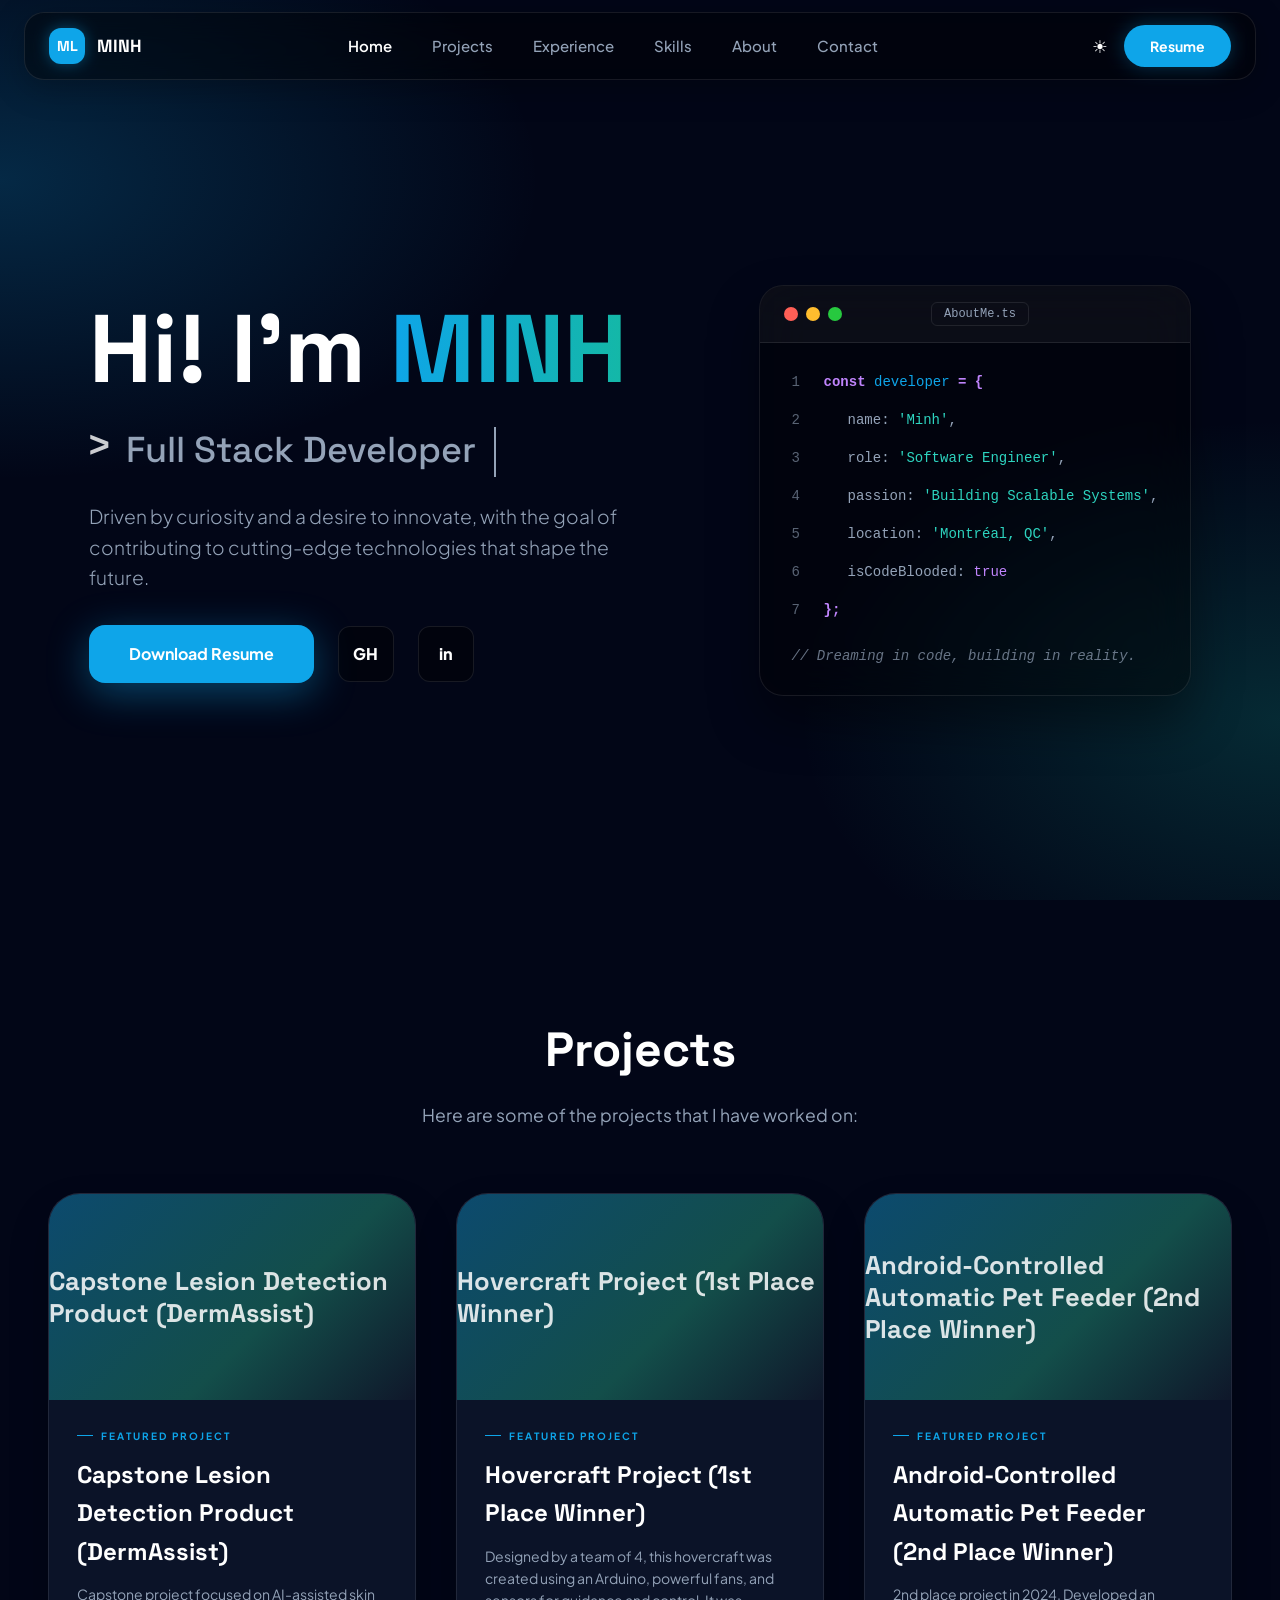
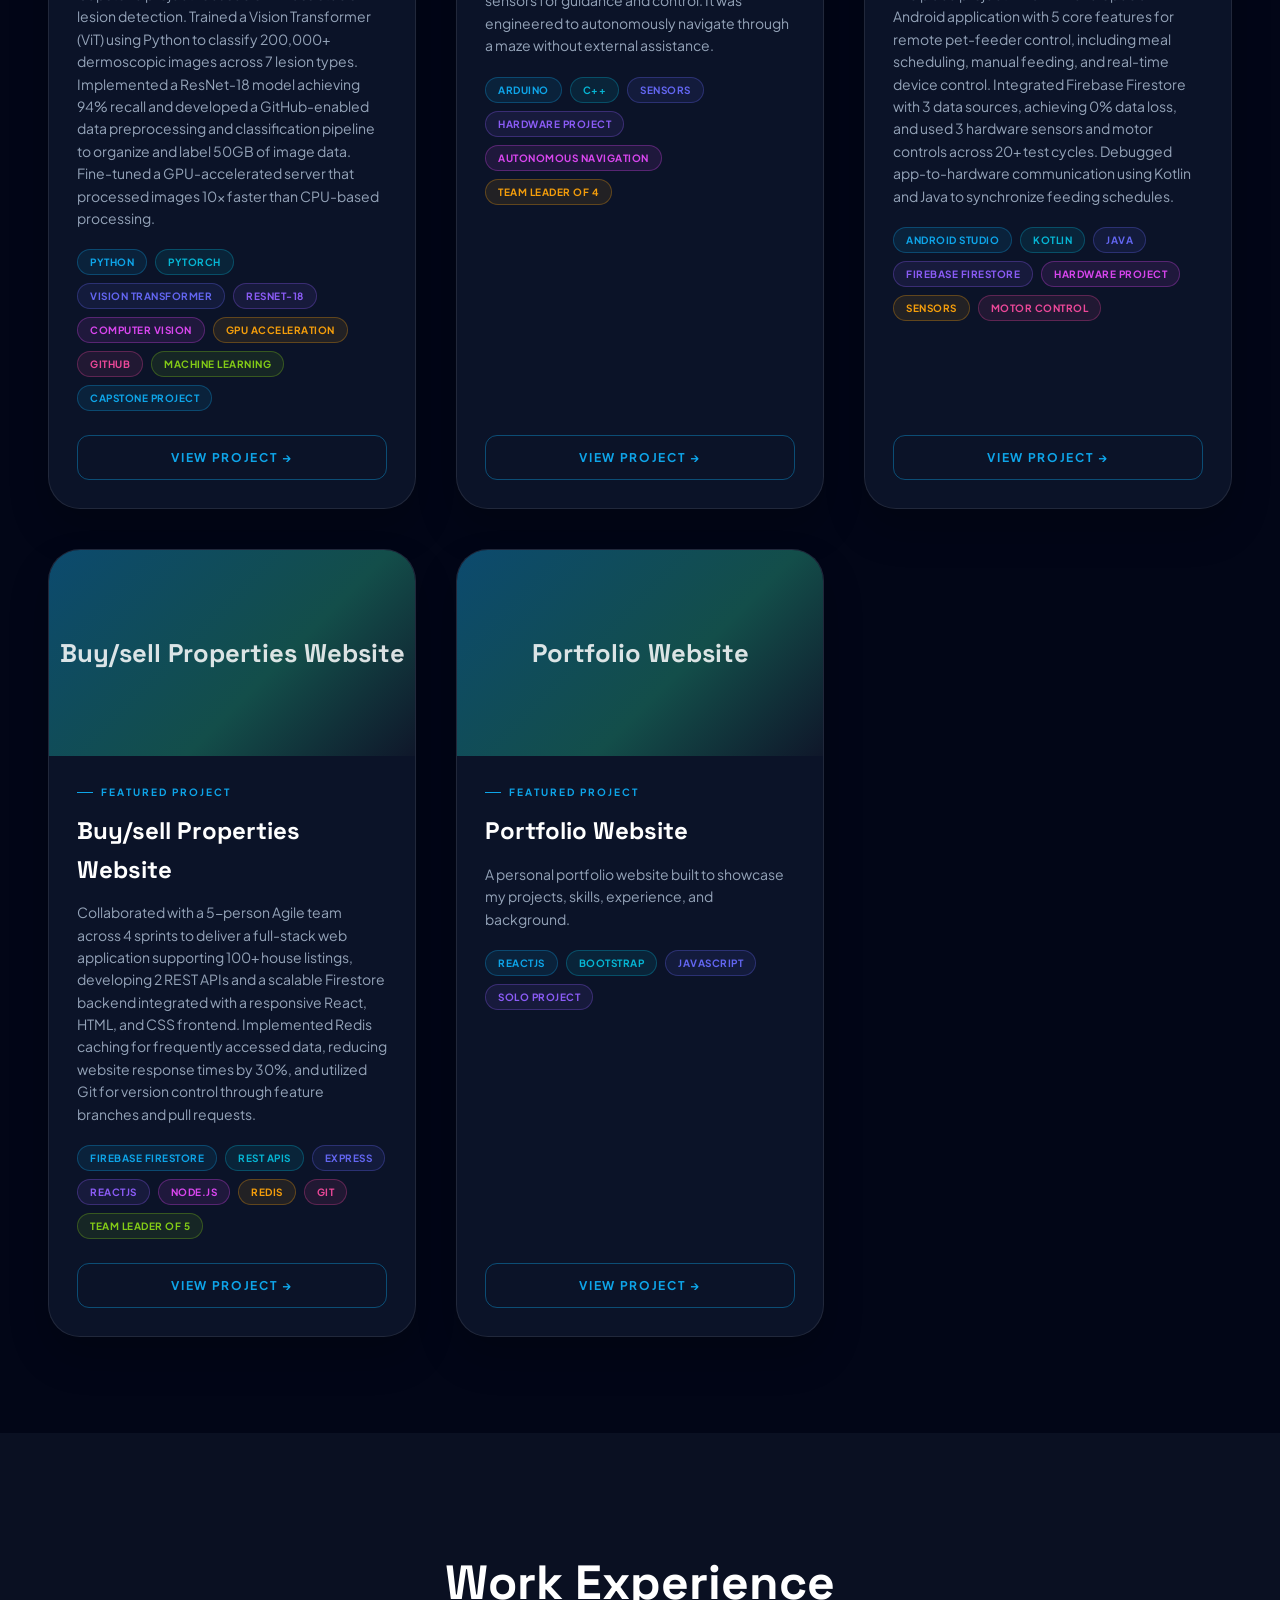
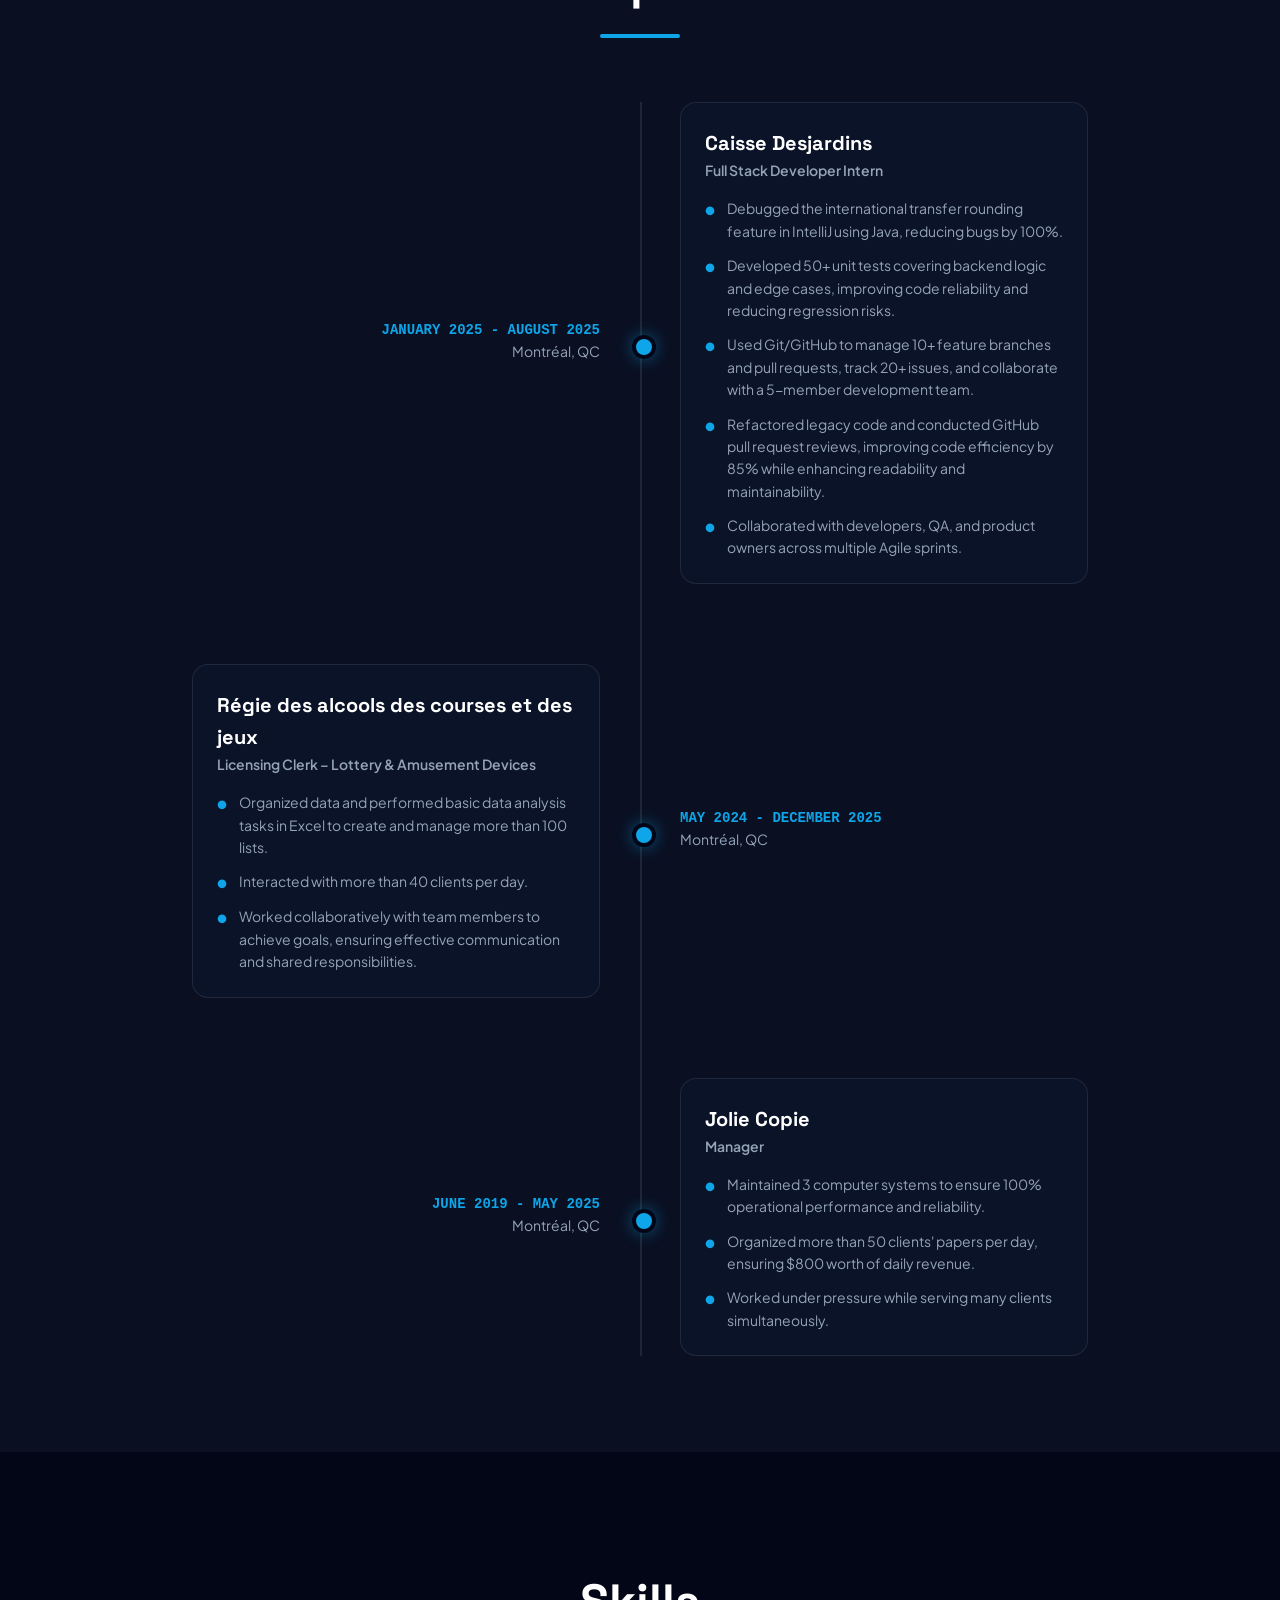
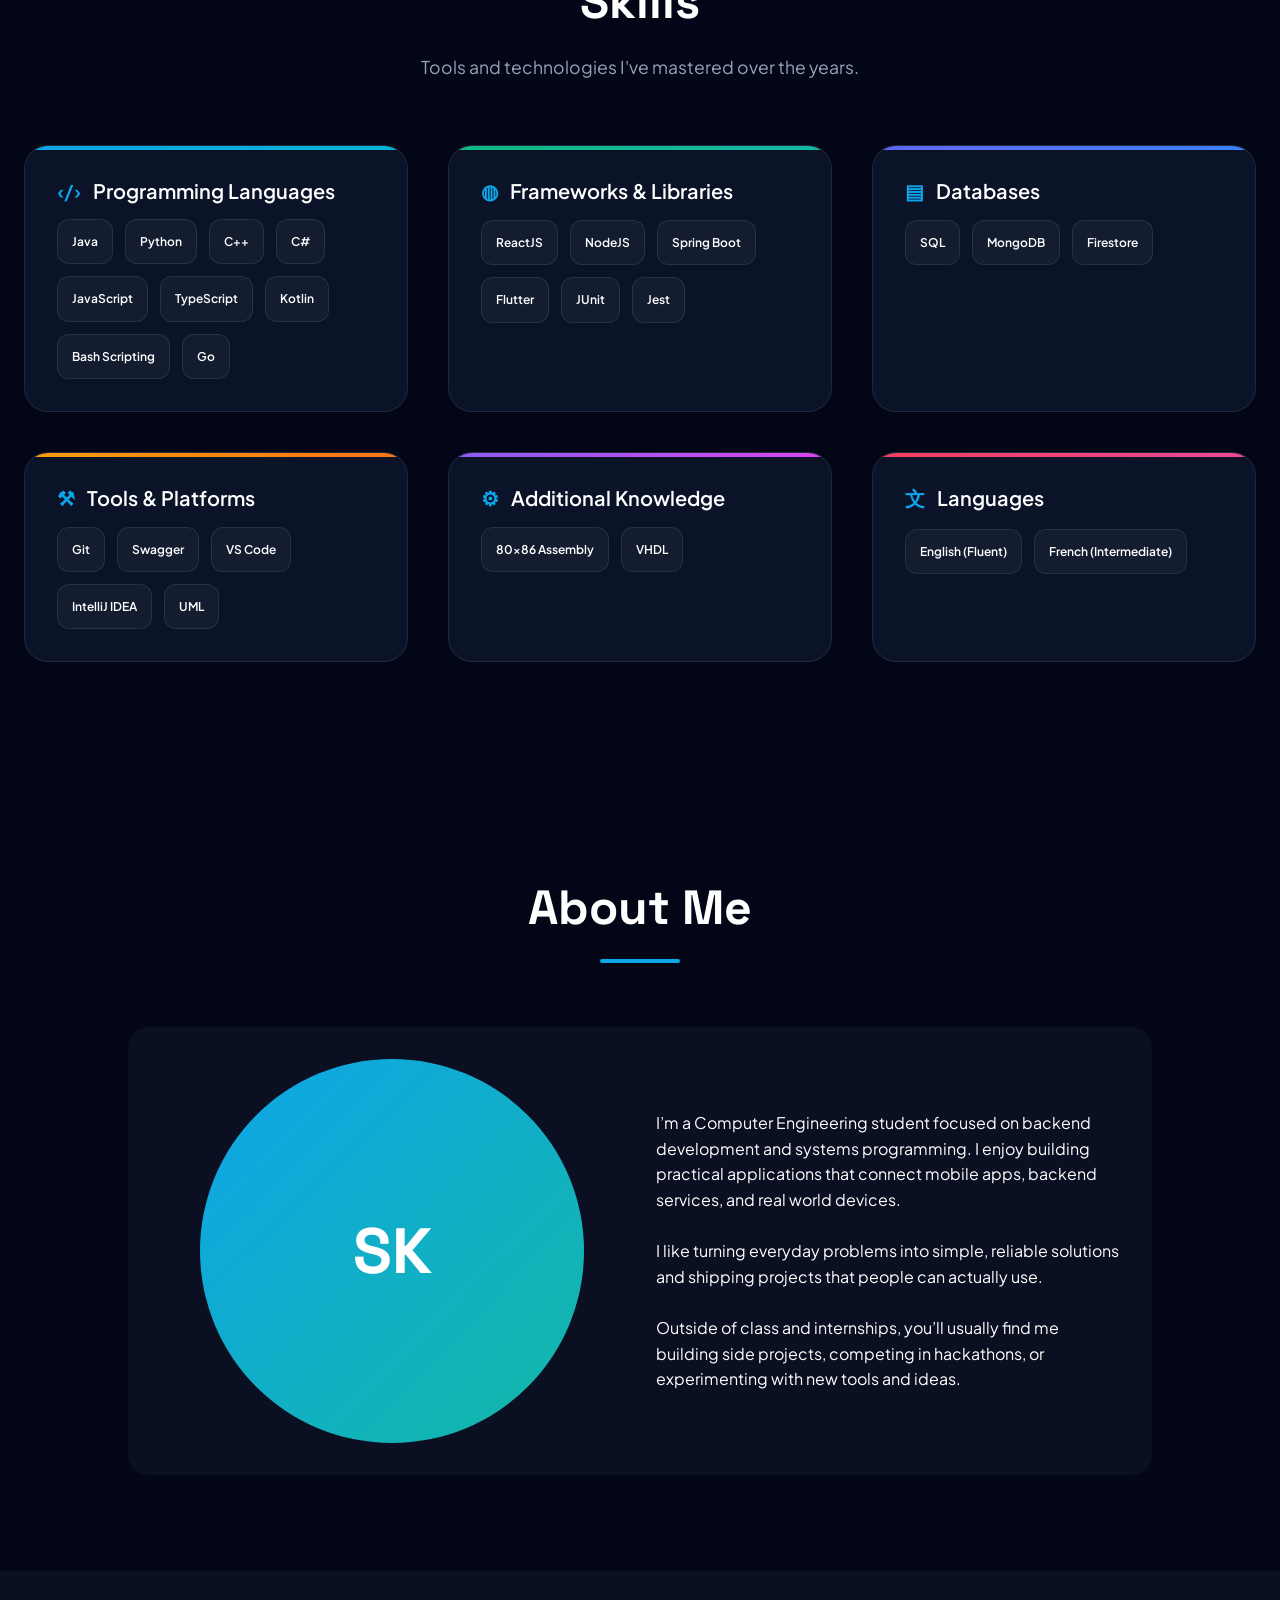
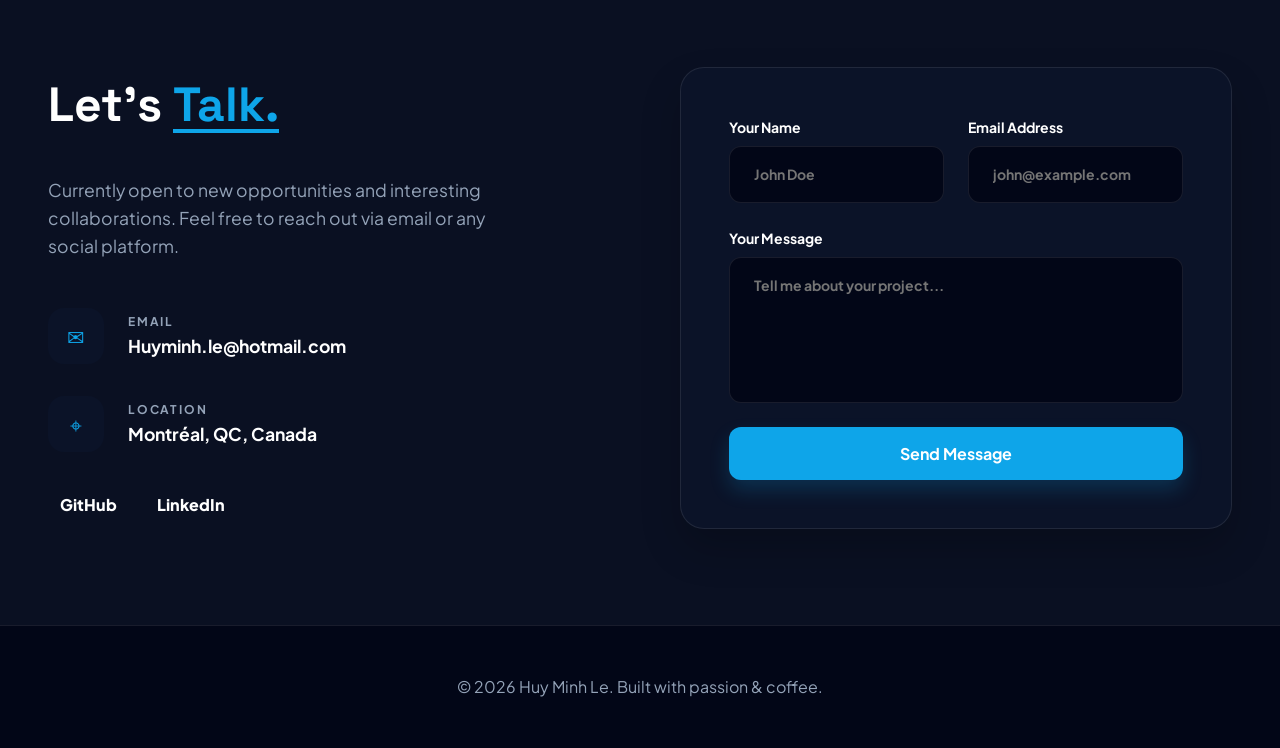
==== index.html @ c3bb30ed "first commit" ====
<!DOCTYPE html>
<html lang="en" class="dark">
<head>
    <meta charset="utf-8">
    <meta name="viewport" content="width=device-width, initial-scale=1">
    <meta name="theme-color" content="#000000">
    <meta name="description" content="Huy Minh Le's portfolio showcasing expertise in ReactJS, cloud applications, and innovative software projects.">
    <title>Huy Minh Le</title>

    <link rel="preconnect" href="https://fonts.googleapis.com">
    <link rel="preconnect" href="https://fonts.gstatic.com" crossorigin>
    <link
        rel="stylesheet"
        href="https://fonts.googleapis.com/css2?family=Plus+Jakarta+Sans:wght@300;400;500;600;700;800&family=Space+Grotesk:wght@500;700&display=swap"
    >

    <link rel="stylesheet" href="css/style.css">
</head>

<body>

    <!-- ==================== NAVIGATION ==================== -->
    <nav>
        <div class="nb">
            <div class="nr">
                <a href="#home" class="logo">
                    <i>ML</i>
                    <span>MINH</span>
                </a>

                <div class="links" id="lk"></div>

                <div class="nrr">
                    <button class="ib" id="th" aria-label="Toggle Theme">☀</button>
                    <a class="pill" href="#">Resume</a>
                    <button class="ib" id="burger" aria-label="Menu">☰</button>
                </div>
            </div>

            <div id="mm"></div>
        </div>
    </nav>

    <!-- ==================== HOME ==================== -->
    <section id="home">
        <div class="wrap hg">
            <div>
                <h1>
                    Hi! I'm <span class="gt">MINH</span>
                </h1>

                <div class="typ">
                    <b>&gt;</b>
                    <span id="ty"></span>
                    <span class="cur"></span>
                </div>

                <p class="lead">
                    Driven by curiosity and a desire to innovate, with the goal of
                    contributing to cutting-edge technologies that shape the future.
                </p>

                <div class="acts">
                    <a class="btn" href="#">Download Resume</a>

                    <div class="so">
                        <a
                            href="https://github.com/minhking22"
                            target="_blank"
                            rel="noopener noreferrer"
                            aria-label="GitHub"
                        >GH</a>

                        <a
                            href="www.linkedin.com/in/minh-le-22b418262"
                            target="_blank"
                            rel="noopener noreferrer"
                            aria-label="LinkedIn"
                        >in</a>
                    </div>
                </div>
            </div>

            <div class="code">
                <div class="ch">
                    <div class="dots">
                        <i></i>
                        <i></i>
                        <i></i>
                    </div>

                    <span class="fn">AboutMe.ts</span>
                    <span class="ch-spacer"></span>
                </div>

                <div class="cb">
                    <div class="ln">
                        <s>1</s>
                        <span>
                            <span class="k">const</span>
                            <span class="v">developer</span>
                            <span class="k">= {</span>
                        </span>
                    </div>

                    <div class="ln">
                        <s>2</s>
                        <span class="indent">
                            name: <span class="s">'Minh'</span>,
                        </span>
                    </div>

                    <div class="ln">
                        <s>3</s>
                        <span class="indent">
                            role: <span class="s">'Software Engineer'</span>,
                        </span>
                    </div>

                    <div class="ln">
                        <s>4</s>
                        <span class="indent">
                            passion: <span class="s">'Building Scalable Systems'</span>,
                        </span>
                    </div>

                    <div class="ln">
                        <s>5</s>
                        <span class="indent">
                            location: <span class="s">'Montréal, QC'</span>,
                        </span>
                    </div>

                    <div class="ln">
                        <s>6</s>
                        <span class="indent">
                            isCodeBlooded:
                            <span class="k regular">true</span>
                        </span>
                    </div>

                    <div class="ln">
                        <s>7</s>
                        <span class="k">};</span>
                    </div>

                    <div class="code-comment">
                        // Dreaming in code, building in reality.
                    </div>
                </div>
            </div>
        </div>
    </section>

    <!-- ==================== PROJECTS ==================== -->
    <section id="projects">
    <div class="wrap projects-wrap">
        <div class="hd">
            <h2>Projects</h2>
            <p>
                Here are some of the projects that I have worked on:
            </p>
        </div>

        <div class="grid3" id="feat"></div>
    </div>
</section>

    <!-- ==================== EXPERIENCE ==================== -->
    <section id="experience">
        <div class="experience-wrap">
            <div class="hd">
                <h2>Work Experience</h2>
                <div class="bar"></div>
            </div>

            <div class="tl" id="tl"></div>
        </div>
    </section>

    <!-- ==================== SKILLS ==================== -->
    <section id="skills">
        <div class="hd">
            <h2>Skills</h2>
            <p>Tools and technologies I've mastered over the years.</p>
        </div>

        <div class="sg" id="sg"></div>
    </section>

    <!-- ==================== ABOUT ==================== -->
    <section id="about" class="about-section">
        <div class="hd about-heading">
            <h2>About Me</h2>
            <div class="bar"></div>
        </div>

        <div class="ab">
            <div class="ph">
                <div>SK</div>
            </div>

            <p>
                I’m a Computer Engineering student focused on backend development
                and systems programming. I enjoy building practical applications
                that connect mobile apps, backend services, and real world devices.
                <br><br>
                I like turning everyday problems into simple, reliable solutions
                and shipping projects that people can actually use.
                <br><br>
                Outside of class and internships, you’ll usually find me building
                side projects, competing in hackathons, or experimenting with new
                tools and ideas.
            </p>
        </div>
    </section>

    <!-- ==================== CONTACT ==================== -->
    <section id="contact">
        <div class="wrap cg">
            <div>
                <h2>Let's <u>Talk.</u></h2>

                <p class="contact-intro">
                    Currently open to new opportunities and interesting collaborations.
                    Feel free to reach out via email or any social platform.
                </p>

                <div class="ci">
                    <i>✉</i>
                    <div>
                        <small>Email</small>
                        <b>Huyminh.le@hotmail.com</b>
                    </div>
                </div>

                <div class="ci">
                    <i>⌖</i>
                    <div>
                        <small>Location</small>
                        <b>Montréal, QC, Canada</b>
                    </div>
                </div>

                <div class="social-text">
                    <a
                        href="https://github.com/minhking22"
                        target="_blank"
                        rel="noopener noreferrer"
                    >GitHub</a>

                    <a
                        href="https://www.linkedin.com/in/minh-le-22b418262"
                        target="_blank"
                        rel="noopener noreferrer"
                    >LinkedIn</a>
                </div>
            </div>

            <form id="contact-form">
                <div class="fr">
                    <label>
                        Your Name
                        <input required placeholder="John Doe">
                    </label>

                    <label>
                        Email Address
                        <input
                            type="email"
                            required
                            placeholder="john@example.com"
                        >
                    </label>
                </div>

                <label>
                    Your Message
                    <textarea
                        rows="5"
                        required
                        placeholder="Tell me about your project..."
                    ></textarea>
                </label>

                <button type="submit">Send Message</button>
            </form>
        </div>
    </section>

    <!-- ==================== FOOTER ==================== -->
    <footer>
        © 2026 Huy Minh Le. Built with passion &amp; coffee.
    </footer>

    <script src="js/script.js"></script>
</body>
</html>
---- css/style.css ----
:root {
    --bg: #f8fafc;
    --card: #ffffff;
    --alt: #f1f5f9;
    --fg: #0f172a;
    --mut: #475569;
    --line: rgba(15, 23, 42, 0.1);
    --p: #0ea5e9;
    --ph: #0284c7;
    --t: #14b8a6;
    --glass: rgba(255, 255, 255, 0.7);
}

.dark {
    --bg: #020617;
    --card: #0b1328;
    --alt: #0a1022;
    --fg: #ffffff;
    --mut: #94a3b8;
    --line: rgba(255, 255, 255, 0.09);
    --glass: rgba(0, 0, 0, 0.4);
}

/* ==================== GLOBAL ==================== */

* {
    box-sizing: border-box;
}

html {
    scroll-behavior: smooth;
}

body {
    margin: 0;
    background: var(--bg);
    color: var(--fg);
    font-family: "Plus Jakarta Sans", system-ui, sans-serif;
    line-height: 1.6;
}

a {
    color: inherit;
    text-decoration: none;
}

h1,
h2,
h3 {
    font-family: "Space Grotesk", sans-serif;
    margin: 0;
}

button,
input,
textarea {
    font-family: inherit;
}

.mono {
    font-family: ui-monospace, Menlo, monospace;
}

.wrap {
    max-width: 1280px;
    margin: 0 auto;
    padding: 0 24px;
}

/* ==================== NAVIGATION ==================== */

nav {
    position: fixed;
    top: 0;
    left: 0;
    right: 0;
    z-index: 50;
    padding: 12px 24px;
}

.nb {
    max-width: 1280px;
    margin: auto;
    background: var(--glass);
    backdrop-filter: blur(16px);
    border: 1px solid var(--line);
    border-radius: 20px;
    box-shadow: 0 8px 32px rgba(0, 0, 0, 0.25);
}

.nr {
    display: flex;
    align-items: center;
    justify-content: space-between;
    padding: 12px 24px;
}

.logo {
    display: flex;
    align-items: center;
    gap: 12px;
    font: 700 1.1rem "Space Grotesk";
}

.logo i {
    width: 36px;
    height: 36px;
    border-radius: 12px;
    background: var(--p);
    display: grid;
    place-items: center;
    color: #fff;
    font-style: normal;
    font-size: 0.9rem;
    box-shadow: 0 0 15px rgba(14, 165, 233, 0.4);
}

.links {
    display: flex;
    gap: 40px;
}

.links a {
    color: var(--mut);
    font-size: 15px;
    font-weight: 500;
    text-transform: capitalize;
    transition: 0.3s;
}

.links a:hover,
.links a.on {
    color: var(--fg);
}

.links a.on {
    font-weight: 600;
}

.nrr {
    display: flex;
    align-items: center;
    gap: 8px;
}

.ib {
    background: none;
    border: 0;
    color: var(--fg);
    font-size: 1.1rem;
    cursor: pointer;
    padding: 8px;
}

.pill {
    background: var(--p);
    color: #fff;
    padding: 10px 26px;
    border-radius: 99px;
    font-weight: 700;
    font-size: 14px;
    box-shadow: 0 0 20px rgba(14, 165, 233, 0.3);
    transition: 0.3s;
}

.pill:hover {
    background: var(--ph);
}

#burger {
    display: none;
}

#mm {
    display: none;
    flex-direction: column;
    align-items: center;
    gap: 20px;
    padding: 20px;
    border-top: 1px solid var(--line);
}

#mm.open {
    display: flex;
}

#mm a {
    color: var(--mut);
}

/* ==================== HOME ==================== */

#home {
    min-height: 100vh;
    display: flex;
    align-items: center;
    position: relative;
    overflow: hidden;
    padding: 0 24px;
    background:
        radial-gradient(
            900px 500px at 0% 20%,
            rgba(14, 165, 233, 0.22),
            transparent 60%
        ),
        radial-gradient(
            800px 500px at 100% 80%,
            rgba(20, 184, 166, 0.2),
            transparent 60%
        );
}

.hg {
    display: grid;
    grid-template-columns: 7fr 5fr;
    gap: 64px;
    align-items: center;
    padding-top: 80px;
}

h1 {
    font-size: clamp(3.5rem, 8vw, 6rem);
    font-weight: 800;
    line-height: 1.1;
    margin-bottom: 24px;
}

.gt {
    background: linear-gradient(90deg, #0ea5e9, #14b8a6);
    -webkit-background-clip: text;
    background-clip: text;
    color: transparent;
}

.typ {
    font: 500 clamp(1.5rem, 3.5vw, 2.25rem) "Space Grotesk";
    color: var(--mut);
    display: flex;
    gap: 16px;
    min-height: 50px;
}

.typ b {
    color: var(--fg);
    opacity: 0.8;
    font-family: ui-monospace, monospace;
}

.cur {
    border-right: 2px solid var(--mut);
    margin-left: 2px;
    animation: bl 1s steps(1) infinite;
}

@keyframes bl {
    50% {
        border-color: transparent;
    }
}

.lead {
    font-size: 1.2rem;
    font-weight: 300;
    color: var(--mut);
    max-width: 36rem;
    margin: 24px 0 32px;
}

.acts {
    display: flex;
    align-items: center;
    flex-wrap: wrap;
    gap: 24px;
}

.btn {
    background: var(--p);
    color: #fff;
    padding: 16px 40px;
    border-radius: 16px;
    font-weight: 700;
    box-shadow: 0 10px 40px rgba(14, 165, 233, 0.4);
    transition: 0.3s;
}

.btn:hover {
    transform: translateY(-4px);
}

.so {
    display: flex;
    gap: 24px;
}

.so a {
    width: 56px;
    height: 56px;
    display: grid;
    place-items: center;
    border: 1px solid var(--line);
    background: var(--glass);
    border-radius: 12px;
    font-weight: 800;
    transition: 0.3s;
}

.so a:hover {
    background: rgba(14, 165, 233, 0.25);
    transform: scale(1.1);
}

/* ==================== CODE CARD ==================== */

.code {
    border: 1px solid var(--line);
    border-radius: 24px;
    background: var(--glass);
    backdrop-filter: blur(24px);
    overflow: hidden;
    animation: fl 6s ease-in-out infinite;
    box-shadow: 0 25px 50px rgba(0, 0, 0, 0.4);
}

@keyframes fl {
    50% {
        transform: translateY(-14px);
    }
}

.ch {
    display: flex;
    align-items: center;
    justify-content: space-between;
    padding: 16px 24px;
    border-bottom: 1px solid var(--line);
    background: rgba(255, 255, 255, 0.04);
}

.dots {
    display: flex;
    gap: 8px;
}

.dots i {
    width: 14px;
    height: 14px;
    border-radius: 50%;
}

.dots i:nth-child(1) {
    background: #ff5f56;
}

.dots i:nth-child(2) {
    background: #ffbd2e;
}

.dots i:nth-child(3) {
    background: #27c93f;
}

.fn {
    font: 12px ui-monospace, monospace;
    color: var(--mut);
    padding: 4px 12px;
    border: 1px solid var(--line);
    border-radius: 6px;
}

.ch-spacer {
    width: 48px;
}

.cb {
    padding: 32px;
    font: 14px/1 ui-monospace, Menlo, monospace;
}

.ln {
    display: flex;
    gap: 16px;
    margin-bottom: 24px;
    color: var(--mut);
}

.ln s {
    width: 16px;
    text-decoration: none;
    opacity: 0.6;
}

.indent {
    padding-left: 24px;
}

.k {
    color: #c084fc;
    font-weight: 700;
}

.k.regular {
    font-weight: 400;
}

.s {
    color: #2dd4bf;
}

.v {
    color: var(--p);
}

.code-comment {
    margin-top: 32px;
    font-style: italic;
    color: var(--mut);
    opacity: 0.7;
}

/* ==================== SECTIONS ==================== */

section {
    padding: 96px 24px;
}

.hd {
    text-align: center;
    margin-bottom: 64px;
}

.hd h2 {
    font-size: clamp(2.2rem, 5vw, 3rem);
    font-weight: 800;
    padding-top: 16px;
    margin-bottom: 12px;
}

.hd p {
    color: var(--mut);
    font-size: 1.1rem;
    max-width: 42rem;
    margin: auto;
}

.bar {
    width: 80px;
    height: 4px;
    background: var(--p);
    border-radius: 9px;
    margin: auto;
}

/* ==================== PROJECTS ==================== */

.projects-wrap {
    max-width: none;
}

.grid3 {
    display: grid;
    grid-template-columns: repeat(3, 1fr);
    gap: 40px;
}

.pc {
    display: flex;
    flex-direction: column;
    border: 1px solid var(--line);
    border-radius: 2rem;
    overflow: hidden;
    background: var(--card);
    box-shadow: 0 20px 40px rgba(0, 0, 0, 0.2);
    transition: 0.3s;
}

.pc:hover {
    transform: translateY(-8px);
    border-color: rgba(14, 165, 233, 0.5);
}

.pi {
    aspect-ratio: 16 / 9;
    display: grid;
    place-items: center;
    font: 700 1.6rem "Space Grotesk";
    color: rgba(255, 255, 255, 0.85);
    background: linear-gradient(
        135deg,
        #0c4a6e,
        #134e4a 60%,
        #0f172a
    );
}

.pb {
    padding: 28px;
    display: flex;
    flex-direction: column;
    flex: 1;
}

.fe {
    display: flex;
    align-items: center;
    gap: 8px;
    font-size: 10px;
    font-weight: 700;
    letter-spacing: 0.2em;
    text-transform: uppercase;
    color: var(--p);
    margin-bottom: 12px;
}

.fe::before {
    content: "";
    width: 16px;
    height: 1px;
    background: var(--p);
}

.pc h3 {
    font-size: 1.5rem;
    font-weight: 700;
    margin-bottom: 12px;
    transition: 0.3s;
}

.pc:hover h3 {
    color: var(--p);
}

.pc p {
    margin: 0;
    color: var(--mut);
    font-size: 0.875rem;
}

.tags {
    display: flex;
    flex-wrap: wrap;
    gap: 8px;
    padding-top: 20px;
}

.tg {
    padding: 4px 12px;
    font-size: 10px;
    font-weight: 700;
    text-transform: uppercase;
    letter-spacing: 0.05em;
    border-radius: 99px;
    border: 1px solid rgba(var(--c), 0.3);
    background: rgba(var(--c), 0.1);
    color: rgb(var(--c));
}

.vp {
    margin-top: auto;
}

.vp a {
    display: block;
    text-align: center;
    margin-top: 24px;
    padding: 12px;
    border: 1px solid rgba(14, 165, 233, 0.4);
    border-radius: 12px;
    color: var(--p);
    font-size: 12px;
    font-weight: 700;
    letter-spacing: 0.14em;
    text-transform: uppercase;
    transition: 0.3s;
}

.vp a:hover {
    background: rgba(14, 165, 233, 0.1);
    box-shadow: 0 0 18px rgba(14, 165, 233, 0.22);
}

.add {
    margin: 64px auto 0;
    max-width: 1240px;
    padding: 48px 32px;
    border: 1px solid var(--line);
    border-radius: 24px;
    background: var(--alt);
}

.add > p {
    font-size: 12px;
    font-weight: 700;
    letter-spacing: 0.2em;
    text-transform: uppercase;
    color: var(--mut);
    margin: 0 0 24px;
}

.add .grid3 {
    gap: 20px;
}

.add .pi {
    aspect-ratio: 4 / 3;
    font-size: 1.1rem;
}

.add .pb {
    padding: 20px;
}

.add .pc h3 {
    font-size: 1.25rem;
}

.add .tags {
    padding-top: 16px;
}

/* ==================== EXPERIENCE ==================== */

#experience {
    background: var(--alt);
}

.experience-wrap {
    max-width: 896px;
    margin: auto;
}

.tl {
    position: relative;
    max-width: 896px;
    margin: auto;
}

.tl::before {
    content: "";
    position: absolute;
    left: 50%;
    top: 0;
    bottom: 0;
    width: 2px;
    background: var(--line);
}

.it {
    position: relative;
    display: grid;
    grid-template-columns: 1fr 1fr;
    gap: 80px;
    align-items: center;
    margin-bottom: 80px;
}

.it:last-child {
    margin-bottom: 0;
}

.it:nth-child(even) .dt {
    order: 2;
    text-align: left;
}

.it .dt {
    text-align: right;
}

.it::before {
    content: "";
    position: absolute;
    left: 50%;
    top: 50%;
    width: 16px;
    height: 16px;
    margin: -8px;
    border-radius: 50%;
    background: var(--p);
    border: 4px solid var(--bg);
    box-shadow: 0 0 15px rgba(14, 165, 233, 0.45);
    z-index: 2;
}

.dt b {
    display: block;
    font: 700 0.875rem ui-monospace, monospace;
    color: var(--p);
    text-transform: uppercase;
}

.dt span {
    color: var(--mut);
    font-size: 0.875rem;
}

.jc {
    padding: 24px;
    border: 1px solid var(--line);
    border-radius: 16px;
    background: var(--card);
    transition: 0.3s;
}

.jc:hover {
    border-color: rgba(14, 165, 233, 0.4);
}

.jc h3 {
    font-size: 1.25rem;
    font-weight: 700;
}

.jc em {
    display: block;
    font-style: normal;
    color: var(--mut);
    font-weight: 600;
    font-size: 0.875rem;
    margin-bottom: 16px;
}

.jc ul {
    list-style: none;
    padding: 0;
    margin: 0;
    display: grid;
    gap: 12px;
    color: var(--mut);
    font-size: 0.875rem;
}

.jc li {
    display: flex;
    gap: 12px;
}

.jc li::before {
    content: "●";
    color: var(--p);
    font-size: 0.7rem;
    margin-top: 5px;
}

/* ==================== SKILLS ==================== */

.sg {
    max-width: 1280px;
    margin: auto;
    display: grid;
    grid-template-columns: repeat(3, 1fr);
    gap: 40px;
}

.sk {
    position: relative;
    overflow: hidden;
    padding: 32px;
    border: 1px solid var(--line);
    border-radius: 24px;
    background: var(--card);
    transition: 0.3s;
}

.sk:hover {
    transform: scale(1.03);
    border-color: rgba(14, 165, 233, 0.4);
    box-shadow: 0 14px 34px rgba(14, 165, 233, 0.25);
}

.sk::before {
    content: "";
    position: absolute;
    left: 0;
    top: 0;
    height: 4px;
    width: 100%;
    background: linear-gradient(90deg, var(--a), var(--b));
}

.sk h3 {
    font: 600 1.25rem "Plus Jakarta Sans";
    margin-bottom: 16px;
    color: var(--fg);
}

.sk h3 i {
    color: var(--p);
    font-style: normal;
    margin-right: 8px;
}

.ch2 {
    display: flex;
    flex-wrap: wrap;
    gap: 12px;
}

.ch2 span {
    padding: 12px 14px;
    border: 1px solid var(--line);
    border-radius: 12px;
    font-size: 12px;
    font-weight: 600;
    background: rgba(255, 255, 255, 0.04);
}

/* ==================== ABOUT ==================== */

.about-section {
    padding-top: 0;
}

.about-heading {
    margin-top: 96px;
}

.ab {
    display: flex;
    align-items: center;
    gap: 32px;
    max-width: 1024px;
    margin: 0 auto;
    padding: 32px;
    background: var(--alt);
    border-radius: 20px;
}

.ab .ph {
    flex: 1;
    display: grid;
    place-items: center;
}

.ab .ph div {
    width: 100%;
    max-width: 24rem;
    aspect-ratio: 1;
    border-radius: 50%;
    background: linear-gradient(135deg, #0ea5e9, #14b8a6);
    display: grid;
    place-items: center;
    font: 800 4rem "Space Grotesk";
    color: #fff;
}

.ab p {
    flex: 1;
    margin: 0;
}

/* ==================== CONTACT ==================== */

#contact {
    background: var(--alt);
}

.cg {
    display: grid;
    grid-template-columns: 1fr 1fr;
    gap: 80px;
}

.cg h2 {
    font-size: 3rem;
    font-weight: 800;
    margin-bottom: 32px;
}

.cg h2 u {
    color: var(--p);
    text-decoration-thickness: 4px;
    text-underline-offset: 8px;
}

.contact-intro {
    color: var(--mut);
    font-size: 1.1rem;
    max-width: 28rem;
    margin: 0 0 48px;
}

.ci {
    display: flex;
    align-items: center;
    gap: 24px;
    margin-bottom: 32px;
}

.ci i {
    width: 56px;
    height: 56px;
    border-radius: 16px;
    background: var(--card);
    display: grid;
    place-items: center;
    color: var(--p);
    font-style: normal;
    font-size: 1.3rem;
}

.ci small {
    display: block;
    font-size: 12px;
    font-weight: 700;
    color: var(--mut);
    letter-spacing: 0.15em;
    text-transform: uppercase;
}

.ci b {
    font-size: 1.1rem;
}

.social-text {
    display: flex;
    gap: 16px;
}

.social-text a {
    padding: 8px 12px;
    font-weight: 800;
}

.social-text a:hover {
    color: var(--p);
}

/* ==================== CONTACT FORM ==================== */

form {
    padding: 48px;
    border: 1px solid var(--line);
    border-radius: 24px;
    background: var(--card);
    display: grid;
    gap: 24px;
    box-shadow: 0 20px 40px rgba(0, 0, 0, 0.2);
}

.fr {
    display: grid;
    grid-template-columns: 1fr 1fr;
    gap: 24px;
}

label {
    font-size: 0.875rem;
    font-weight: 700;
    display: grid;
    gap: 8px;
}

input,
textarea {
    width: 100%;
    padding: 16px 24px;
    background: var(--bg);
    color: var(--fg);
    border: 1px solid var(--line);
    border-radius: 12px;
    font: inherit;
    outline: none;
    resize: none;
}

input:focus,
textarea:focus {
    box-shadow: 0 0 0 2px var(--p);
}

form button {
    padding: 16px;
    background: var(--p);
    color: #fff;
    border: 0;
    border-radius: 12px;
    font: 700 1rem "Plus Jakarta Sans";
    cursor: pointer;
    box-shadow: 0 10px 20px rgba(14, 165, 233, 0.2);
    transition: 0.3s;
}

form button:hover {
    transform: translateY(-2px);
}

/* ==================== FOOTER ==================== */

footer {
    padding: 48px 24px;
    border-top: 1px solid var(--line);
    text-align: center;
    color: var(--mut);
}

/* ==================== TABLET ==================== */

@media (max-width: 1023px) {
    .hg {
        grid-template-columns: 1fr;
    }

    .code {
        display: none;
    }

    .grid3,
    .sg {
        grid-template-columns: repeat(2, 1fr);
    }

    .cg {
        grid-template-columns: 1fr;
        gap: 48px;
    }
}

/* ==================== MOBILE NAV ==================== */

@media (max-width: 900px) {
    .links {
        display: none;
    }

    #burger {
        display: block;
    }
}

/* ==================== MOBILE ==================== */

@media (max-width: 767px) {
    .grid3,
    .sg {
        grid-template-columns: 1fr;
    }

    .tl {
        padding-left: 32px;
    }

    .tl::before {
        left: 0;
    }

    .it {
        display: block;
    }

    .it::before {
        left: 0;
        margin-left: -39px;
    }

    .it .dt,
    .it:nth-child(even) .dt {
        text-align: left;
        margin-bottom: 12px;
    }

    .ab {
        flex-direction: column;
    }

    .fr {
        grid-template-columns: 1fr;
    }

    form {
        padding: 24px;
    }

    .add {
        padding: 24px 16px;
    }

    .cg h2 {
        font-size: 2.5rem;
    }

    .ci b {
        font-size: 0.95rem;
    }
}
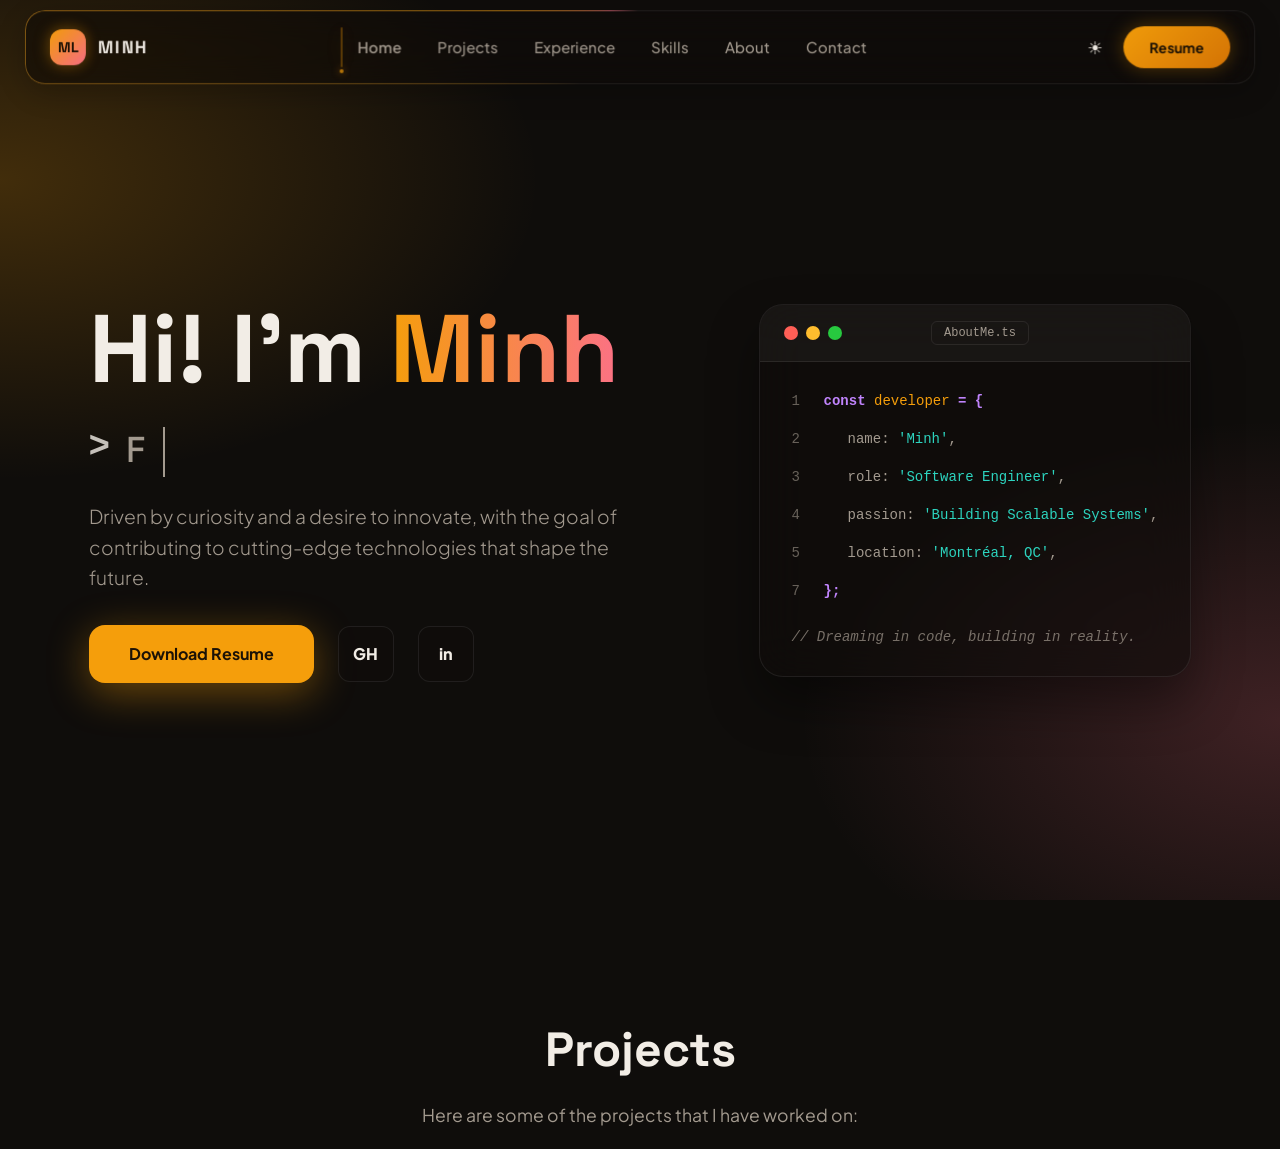
==== commit 05314ae8: "New nav, Ember theme, demo videos, index page" ====
--- a/index.html
+++ b/index.html
@@ -1,298 +1,12 @@
 <!DOCTYPE html>
-<html lang="en" class="dark">
+<html lang="en">
 <head>
-    <meta charset="utf-8">
-    <meta name="viewport" content="width=device-width, initial-scale=1">
-    <meta name="theme-color" content="#000000">
-    <meta name="description" content="Huy Minh Le's portfolio showcasing expertise in ReactJS, cloud applications, and innovative software projects.">
-    <title>Huy Minh Le</title>
-
-    <link rel="preconnect" href="https://fonts.googleapis.com">
-    <link rel="preconnect" href="https://fonts.gstatic.com" crossorigin>
-    <link
-        rel="stylesheet"
-        href="https://fonts.googleapis.com/css2?family=Plus+Jakarta+Sans:wght@300;400;500;600;700;800&family=Space+Grotesk:wght@500;700&display=swap"
-    >
-
-    <link rel="stylesheet" href="css/style.css">
+<meta charset="utf-8">
+<title>Huy Minh Le</title>
+<meta http-equiv="refresh" content="0; url=Minh_portfolio.html">
+<link rel="canonical" href="Minh_portfolio.html">
 </head>
-
-<body>
-
-    <!-- ==================== NAVIGATION ==================== -->
-    <nav>
-        <div class="nb">
-            <div class="nr">
-                <a href="#home" class="logo">
-                    <i>ML</i>
-                    <span>MINH</span>
-                </a>
-
-                <div class="links" id="lk"></div>
-
-                <div class="nrr">
-                    <button class="ib" id="th" aria-label="Toggle Theme">☀</button>
-                    <a class="pill" href="#">Resume</a>
-                    <button class="ib" id="burger" aria-label="Menu">☰</button>
-                </div>
-            </div>
-
-            <div id="mm"></div>
-        </div>
-    </nav>
-
-    <!-- ==================== HOME ==================== -->
-    <section id="home">
-        <div class="wrap hg">
-            <div>
-                <h1>
-                    Hi! I'm <span class="gt">MINH</span>
-                </h1>
-
-                <div class="typ">
-                    <b>&gt;</b>
-                    <span id="ty"></span>
-                    <span class="cur"></span>
-                </div>
-
-                <p class="lead">
-                    Driven by curiosity and a desire to innovate, with the goal of
-                    contributing to cutting-edge technologies that shape the future.
-                </p>
-
-                <div class="acts">
-                    <a class="btn" href="#">Download Resume</a>
-
-                    <div class="so">
-                        <a
-                            href="https://github.com/minhking22"
-                            target="_blank"
-                            rel="noopener noreferrer"
-                            aria-label="GitHub"
-                        >GH</a>
-
-                        <a
-                            href="www.linkedin.com/in/minh-le-22b418262"
-                            target="_blank"
-                            rel="noopener noreferrer"
-                            aria-label="LinkedIn"
-                        >in</a>
-                    </div>
-                </div>
-            </div>
-
-            <div class="code">
-                <div class="ch">
-                    <div class="dots">
-                        <i></i>
-                        <i></i>
-                        <i></i>
-                    </div>
-
-                    <span class="fn">AboutMe.ts</span>
-                    <span class="ch-spacer"></span>
-                </div>
-
-                <div class="cb">
-                    <div class="ln">
-                        <s>1</s>
-                        <span>
-                            <span class="k">const</span>
-                            <span class="v">developer</span>
-                            <span class="k">= {</span>
-                        </span>
-                    </div>
-
-                    <div class="ln">
-                        <s>2</s>
-                        <span class="indent">
-                            name: <span class="s">'Minh'</span>,
-                        </span>
-                    </div>
-
-                    <div class="ln">
-                        <s>3</s>
-                        <span class="indent">
-                            role: <span class="s">'Software Engineer'</span>,
-                        </span>
-                    </div>
-
-                    <div class="ln">
-                        <s>4</s>
-                        <span class="indent">
-                            passion: <span class="s">'Building Scalable Systems'</span>,
-                        </span>
-                    </div>
-
-                    <div class="ln">
-                        <s>5</s>
-                        <span class="indent">
-                            location: <span class="s">'Montréal, QC'</span>,
-                        </span>
-                    </div>
-
-                    <div class="ln">
-                        <s>6</s>
-                        <span class="indent">
-                            isCodeBlooded:
-                            <span class="k regular">true</span>
-                        </span>
-                    </div>
-
-                    <div class="ln">
-                        <s>7</s>
-                        <span class="k">};</span>
-                    </div>
-
-                    <div class="code-comment">
-                        // Dreaming in code, building in reality.
-                    </div>
-                </div>
-            </div>
-        </div>
-    </section>
-
-    <!-- ==================== PROJECTS ==================== -->
-    <section id="projects">
-    <div class="wrap projects-wrap">
-        <div class="hd">
-            <h2>Projects</h2>
-            <p>
-                Here are some of the projects that I have worked on:
-            </p>
-        </div>
-
-        <div class="grid3" id="feat"></div>
-    </div>
-</section>
-
-    <!-- ==================== EXPERIENCE ==================== -->
-    <section id="experience">
-        <div class="experience-wrap">
-            <div class="hd">
-                <h2>Work Experience</h2>
-                <div class="bar"></div>
-            </div>
-
-            <div class="tl" id="tl"></div>
-        </div>
-    </section>
-
-    <!-- ==================== SKILLS ==================== -->
-    <section id="skills">
-        <div class="hd">
-            <h2>Skills</h2>
-            <p>Tools and technologies I've mastered over the years.</p>
-        </div>
-
-        <div class="sg" id="sg"></div>
-    </section>
-
-    <!-- ==================== ABOUT ==================== -->
-    <section id="about" class="about-section">
-        <div class="hd about-heading">
-            <h2>About Me</h2>
-            <div class="bar"></div>
-        </div>
-
-        <div class="ab">
-            <div class="ph">
-                <div>SK</div>
-            </div>
-
-            <p>
-                I’m a Computer Engineering student focused on backend development
-                and systems programming. I enjoy building practical applications
-                that connect mobile apps, backend services, and real world devices.
-                <br><br>
-                I like turning everyday problems into simple, reliable solutions
-                and shipping projects that people can actually use.
-                <br><br>
-                Outside of class and internships, you’ll usually find me building
-                side projects, competing in hackathons, or experimenting with new
-                tools and ideas.
-            </p>
-        </div>
-    </section>
-
-    <!-- ==================== CONTACT ==================== -->
-    <section id="contact">
-        <div class="wrap cg">
-            <div>
-                <h2>Let's <u>Talk.</u></h2>
-
-                <p class="contact-intro">
-                    Currently open to new opportunities and interesting collaborations.
-                    Feel free to reach out via email or any social platform.
-                </p>
-
-                <div class="ci">
-                    <i>✉</i>
-                    <div>
-                        <small>Email</small>
-                        <b>Huyminh.le@hotmail.com</b>
-                    </div>
-                </div>
-
-                <div class="ci">
-                    <i>⌖</i>
-                    <div>
-                        <small>Location</small>
-                        <b>Montréal, QC, Canada</b>
-                    </div>
-                </div>
-
-                <div class="social-text">
-                    <a
-                        href="https://github.com/minhking22"
-                        target="_blank"
-                        rel="noopener noreferrer"
-                    >GitHub</a>
-
-                    <a
-                        href="https://www.linkedin.com/in/minh-le-22b418262"
-                        target="_blank"
-                        rel="noopener noreferrer"
-                    >LinkedIn</a>
-                </div>
-            </div>
-
-            <form id="contact-form">
-                <div class="fr">
-                    <label>
-                        Your Name
-                        <input required placeholder="John Doe">
-                    </label>
-
-                    <label>
-                        Email Address
-                        <input
-                            type="email"
-                            required
-                            placeholder="john@example.com"
-                        >
-                    </label>
-                </div>
-
-                <label>
-                    Your Message
-                    <textarea
-                        rows="5"
-                        required
-                        placeholder="Tell me about your project..."
-                    ></textarea>
-                </label>
-
-                <button type="submit">Send Message</button>
-            </form>
-        </div>
-    </section>
-
-    <!-- ==================== FOOTER ==================== -->
-    <footer>
-        © 2026 Huy Minh Le. Built with passion &amp; coffee.
-    </footer>
-
-    <script src="js/script.js"></script>
+<body style="background:#0f0d0b;color:#f2ede6;font-family:system-ui,sans-serif">
+<p>Opening the portfolio… <a href="Minh_portfolio.html" style="color:#f59e0b">Click here</a> if it doesn't open.</p>
 </body>
 </html>
